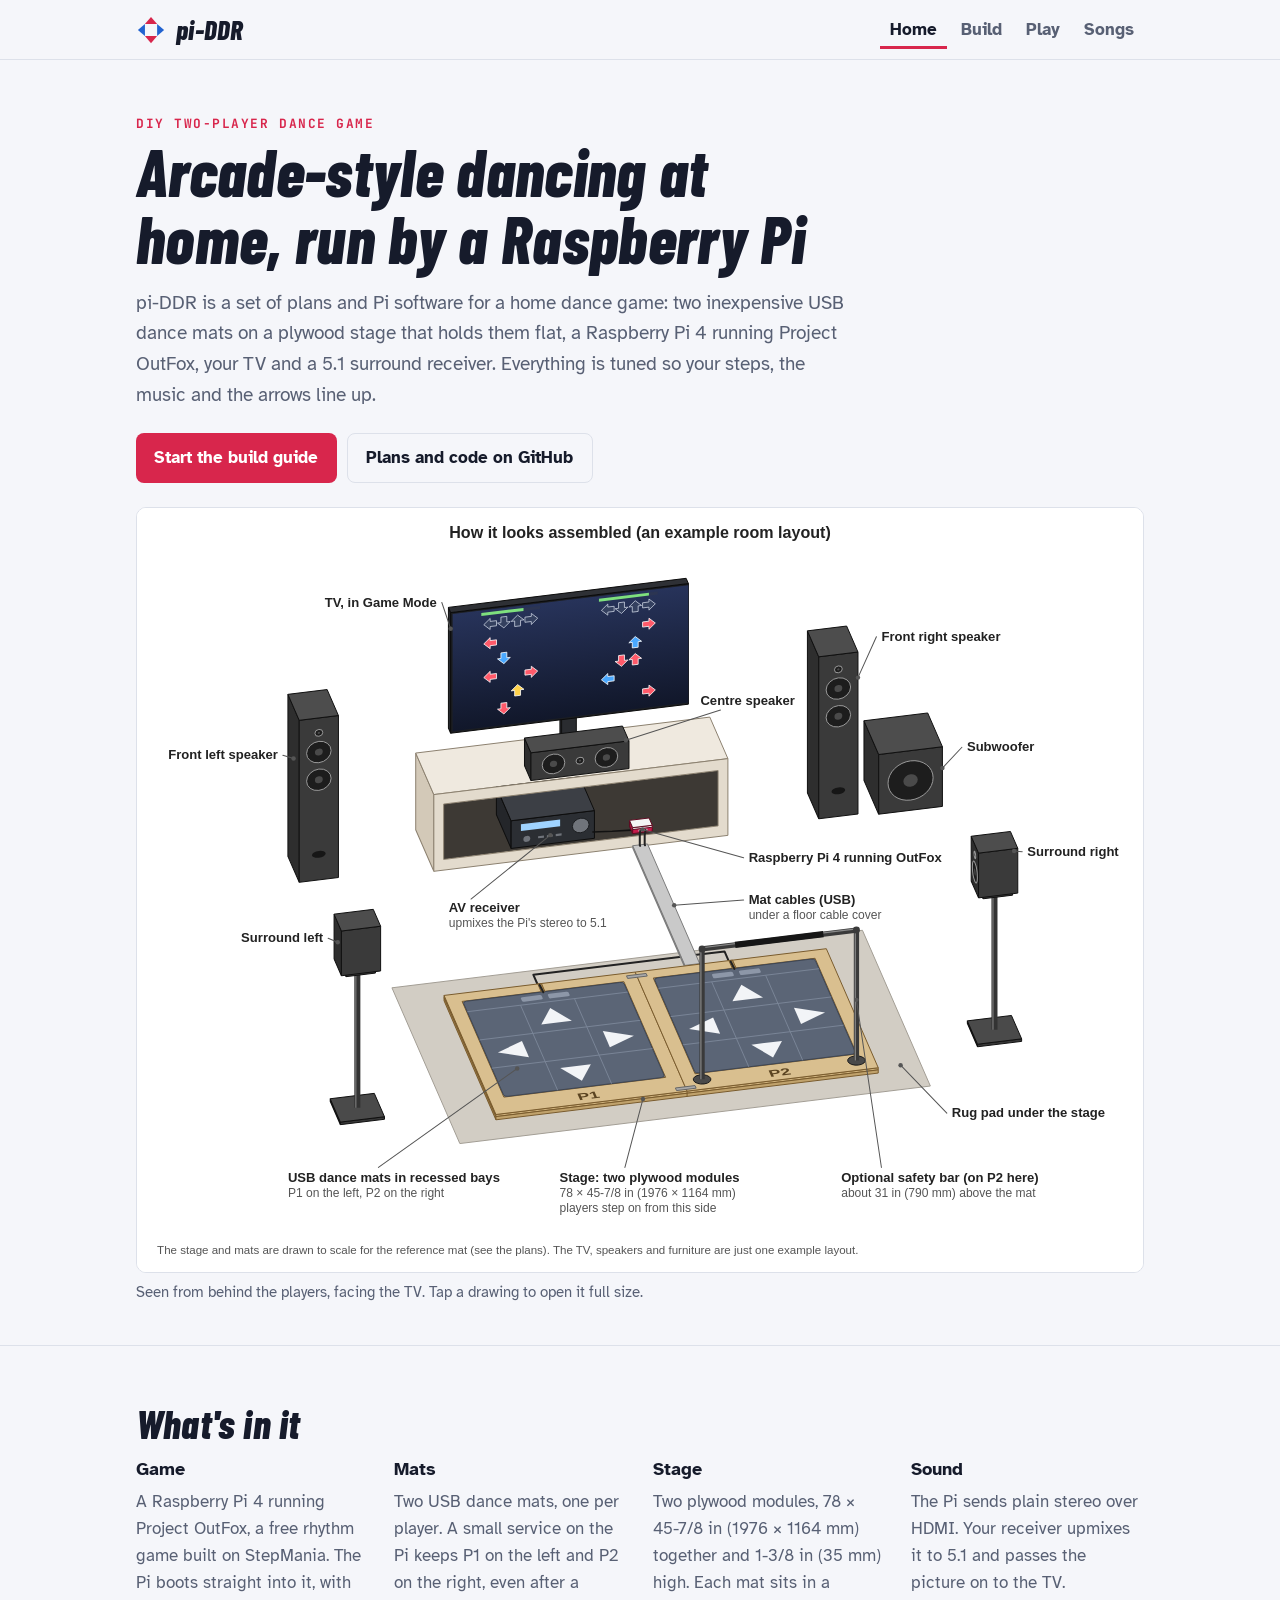
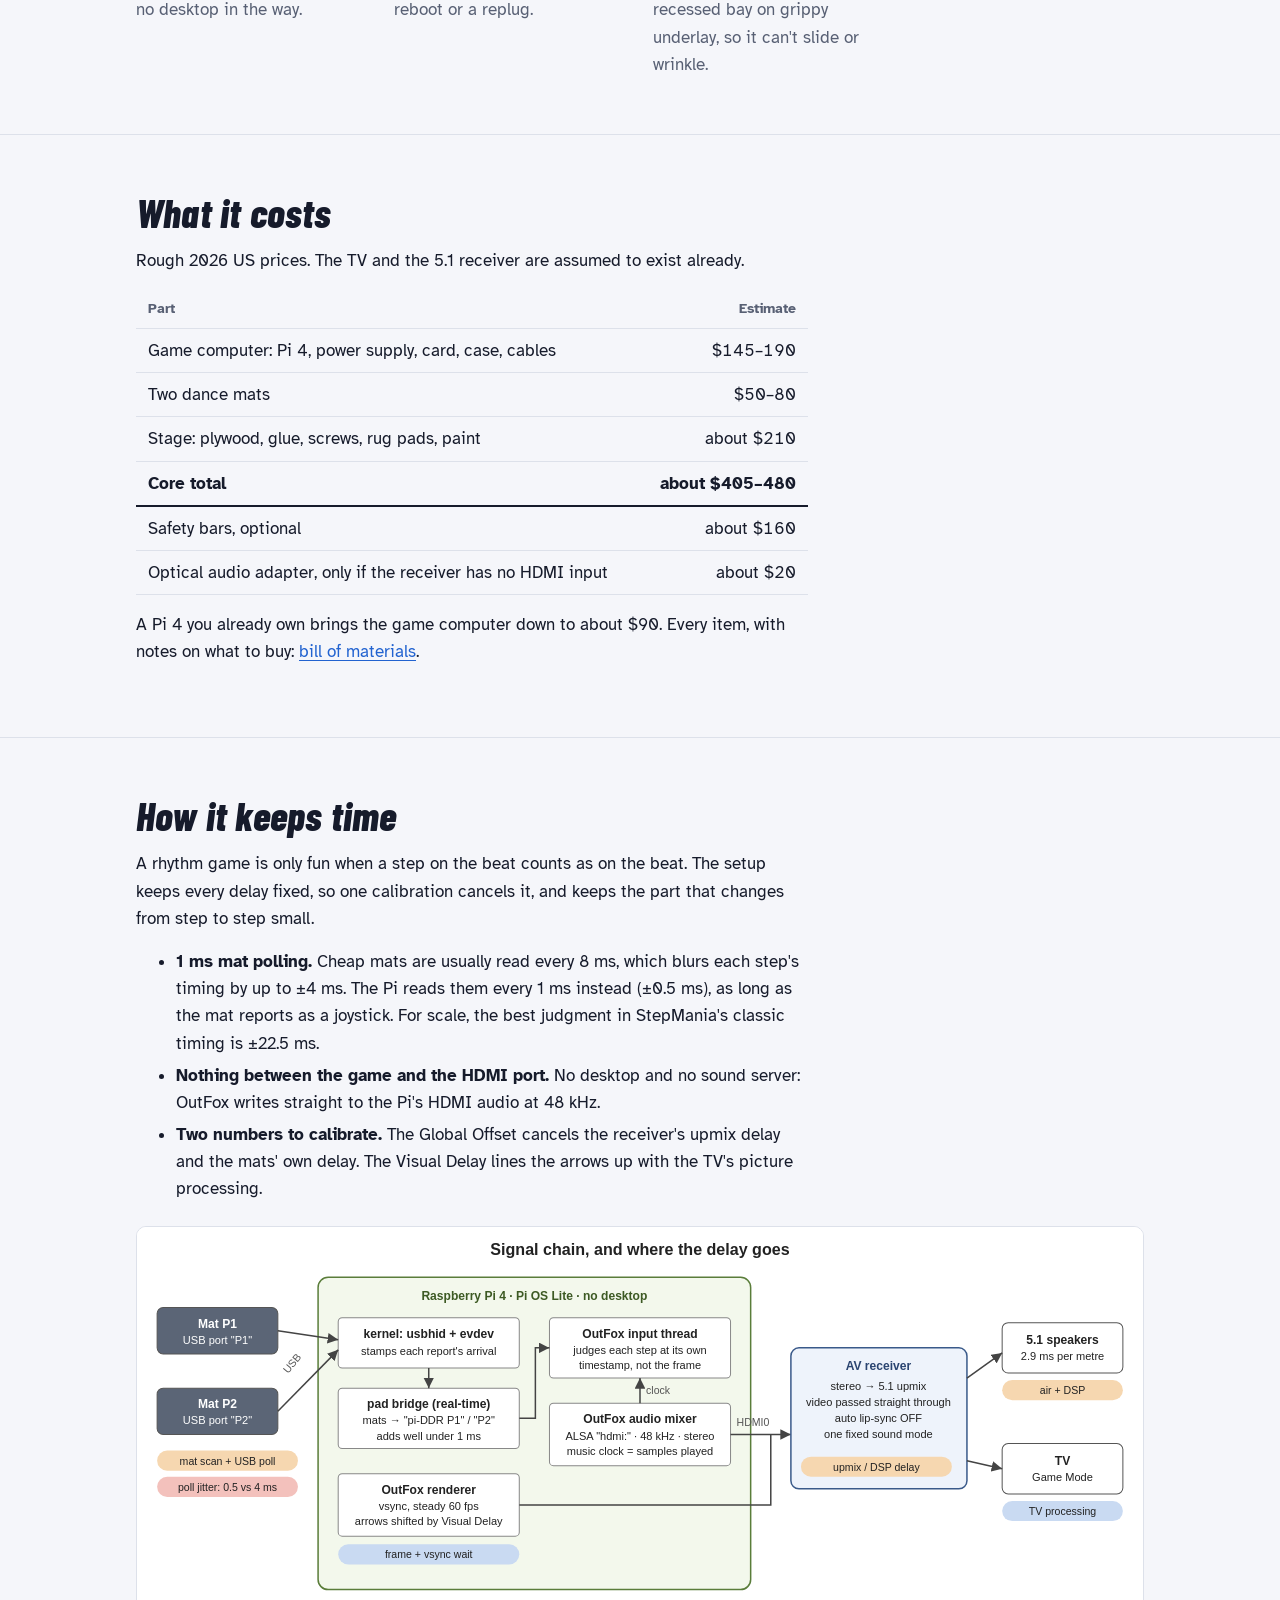
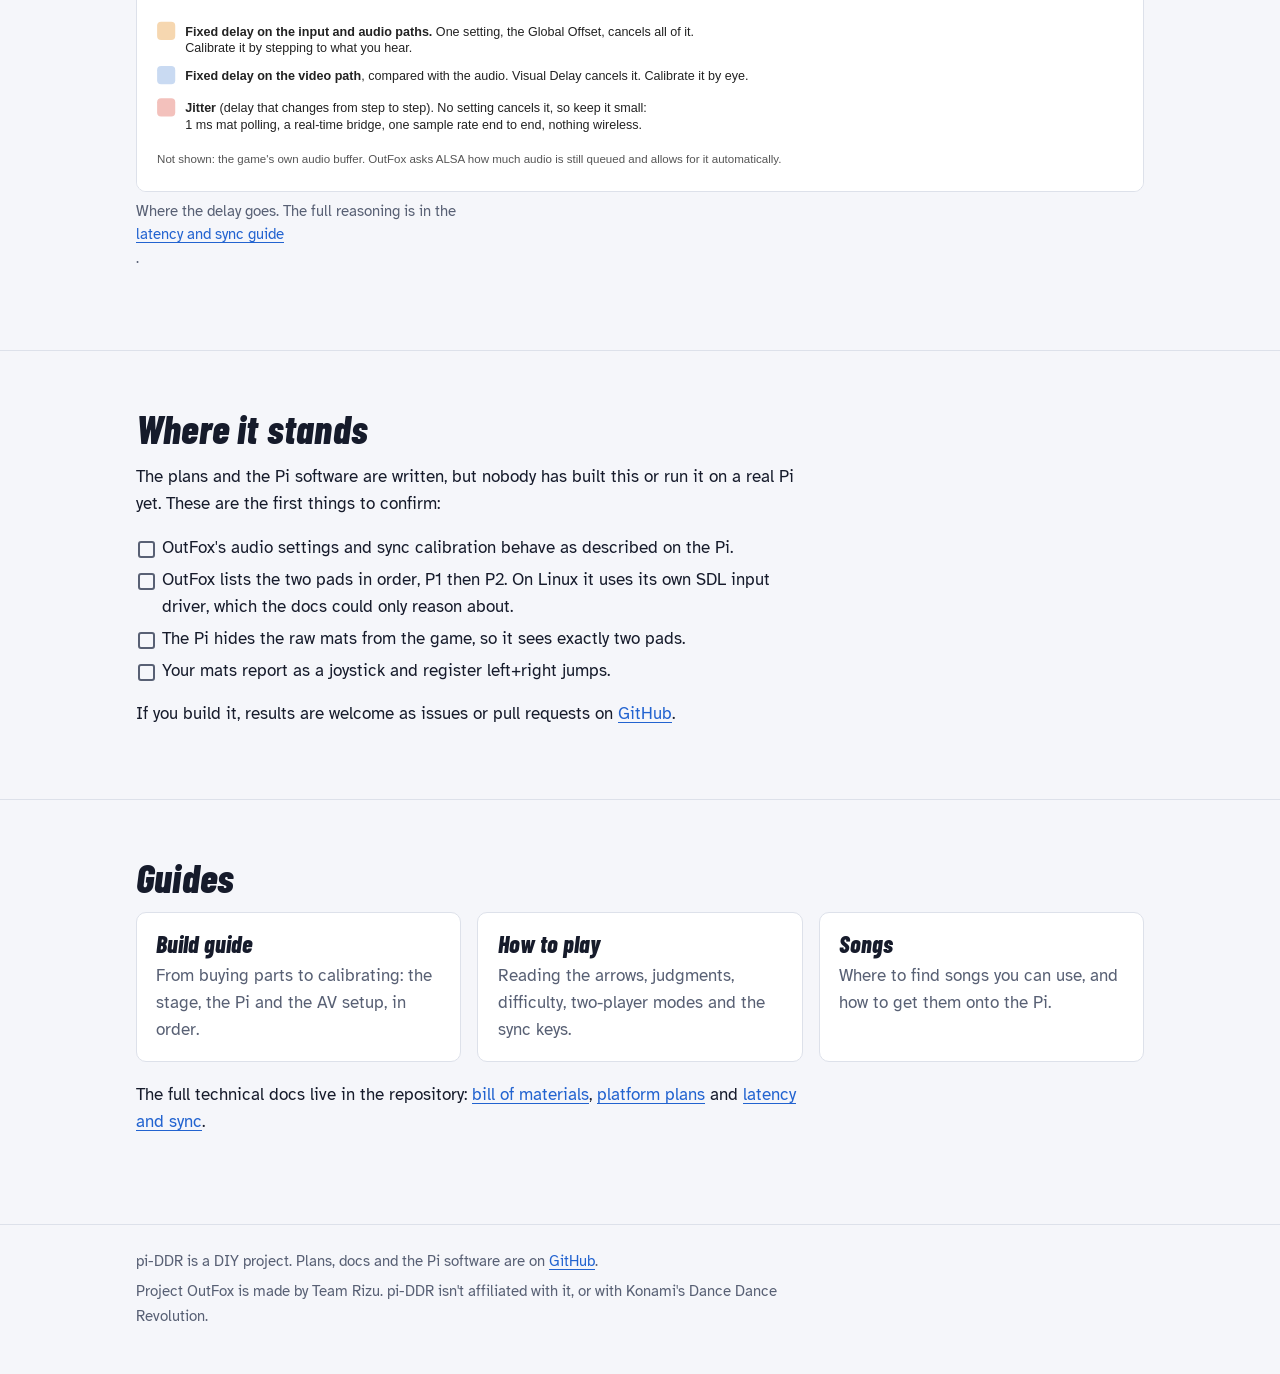
==== docs/index.html @ 49d30adf "Add a small project website in docs/ Four plain HTML pages with one shared stylesheet, no build step" ====
<!doctype html>
<html lang="en">
<head>
<meta charset="utf-8">
<meta name="viewport" content="width=device-width, initial-scale=1, viewport-fit=cover">
<title>pi-DDR</title>
<meta name="description" content="A DIY two-player dance game: a plywood stage for two USB dance mats, a Raspberry Pi 4 running Project OutFox, your TV and a 5.1 receiver.">
<link rel="preconnect" href="https://fonts.googleapis.com">
<link rel="preconnect" href="https://fonts.gstatic.com" crossorigin>
<link rel="stylesheet" href="https://fonts.googleapis.com/css2?family=Atkinson+Hyperlegible:ital,wght@0,400;0,700;1,400&amp;family=Barlow+Condensed:ital,wght@1,700;1,800&amp;family=JetBrains+Mono:wght@400;700&amp;display=swap">
<link rel="stylesheet" href="site.css">
</head>
<body>
<a class="skip" href="#main">Skip to content</a>

<header class="site-head">
  <div class="wrap head-row">
    <a class="brand" href="index.html">
      <svg viewBox="0 0 32 32" aria-hidden="true">
        <path class="mark-red" d="M16 2 22.5 9.5h-13z"/>
        <path class="mark-red" d="M16 30 22.5 22.5h-13z"/>
        <path class="mark-blue" d="M2 16 9.5 9.5v13z"/>
        <path class="mark-blue" d="M30 16 22.5 9.5v13z"/>
      </svg>
      pi-DDR
    </a>
    <nav class="site-nav" aria-label="Site">
      <a href="index.html" aria-current="page">Home</a>
      <a href="build.html">Build</a>
      <a href="play.html">Play</a>
      <a href="songs.html">Songs</a>
    </nav>
  </div>
</header>

<main id="main">
  <section class="hero">
    <div class="wrap">
      <p class="eyebrow">DIY two-player dance game</p>
      <h1>Arcade-style dancing at home, run by a Raspberry&nbsp;Pi</h1>
      <p class="lede">pi-DDR is a set of plans and Pi software for a home dance game: two
        inexpensive USB dance mats on a plywood stage that holds them flat, a Raspberry Pi 4
        running Project OutFox, your TV and a 5.1 surround receiver. Everything is tuned so your
        steps, the music and the arrows line up.</p>
      <div class="actions">
        <a class="btn btn-primary" href="build.html">Start the build guide</a>
        <a class="btn btn-quiet" href="https://github.com/brewer-michael/pi-DDR">Plans and code on GitHub</a>
      </div>
      <figure class="figure">
        <a href="img/assembled.svg"><img src="img/assembled.svg" width="1000" height="760" alt="The assembled setup seen from behind the players: the two-module stage with both mats, a safety bar on P2, the mat cables running under a floor cover to the Pi beside the receiver under the TV, and the 5.1 speakers around the room."></a>
        <figcaption>Seen from behind the players, facing the TV. Tap a drawing to open it full
          size.</figcaption>
      </figure>
    </div>
  </section>

  <section class="section">
    <div class="wrap">
      <h2>What's in it</h2>
      <div class="cols">
        <div>
          <h3>Game</h3>
          <p>A Raspberry Pi 4 running Project OutFox, a free rhythm game built on StepMania. The Pi
            boots straight into it, with no desktop in the way.</p>
        </div>
        <div>
          <h3>Mats</h3>
          <p>Two USB dance mats, one per player. A small service on the Pi keeps P1 on the left and
            P2 on the right, even after a reboot or a replug.</p>
        </div>
        <div>
          <h3>Stage</h3>
          <p>Two plywood modules, 78 × 45-7/8 in (1976 × 1164 mm) together and 1-3/8 in (35 mm)
            high. Each mat sits in a recessed bay on grippy underlay, so it can't slide or wrinkle.</p>
        </div>
        <div>
          <h3>Sound</h3>
          <p>The Pi sends plain stereo over HDMI. Your receiver upmixes it to 5.1 and passes the
            picture on to the TV.</p>
        </div>
      </div>
    </div>
  </section>

  <section class="section">
    <div class="wrap">
      <h2>What it costs</h2>
      <p class="prose">Rough 2026 US prices. The TV and the 5.1 receiver are assumed to exist
        already.</p>
      <div class="table-wrap prose">
        <table>
          <thead>
            <tr><th>Part</th><th class="num">Estimate</th></tr>
          </thead>
          <tbody>
            <tr><td>Game computer: Pi 4, power supply, card, case, cables</td><td class="num">$145–190</td></tr>
            <tr><td>Two dance mats</td><td class="num">$50–80</td></tr>
            <tr><td>Stage: plywood, glue, screws, rug pads, paint</td><td class="num">about $210</td></tr>
            <tr class="total"><td>Core total</td><td class="num">about $405–480</td></tr>
            <tr><td>Safety bars, optional</td><td class="num">about $160</td></tr>
            <tr><td>Optical audio adapter, only if the receiver has no HDMI input</td><td class="num">about $20</td></tr>
          </tbody>
        </table>
      </div>
      <p class="prose">A Pi 4 you already own brings the game computer down to about $90. Every
        item, with notes on what to buy: <a href="https://github.com/brewer-michael/pi-DDR/blob/main/docs/bill-of-materials.md">bill of materials</a>.</p>
    </div>
  </section>

  <section class="section">
    <div class="wrap">
      <h2>How it keeps time</h2>
      <div class="prose">
        <p>A rhythm game is only fun when a step on the beat counts as on the beat. The setup keeps
          every delay fixed, so one calibration cancels it, and keeps the part that changes from
          step to step small.</p>
        <ul>
          <li><strong>1 ms mat polling.</strong> Cheap mats are usually read every 8 ms, which
            blurs each step's timing by up to ±4 ms. The Pi reads them every 1 ms instead
            (±0.5 ms), as long as the mat reports as a joystick. For scale, the best judgment in
            StepMania's classic timing is ±22.5 ms.</li>
          <li><strong>Nothing between the game and the HDMI port.</strong> No desktop and no sound
            server: OutFox writes straight to the Pi's HDMI audio at 48 kHz.</li>
          <li><strong>Two numbers to calibrate.</strong> The Global Offset cancels the receiver's
            upmix delay and the mats' own delay. The Visual Delay lines the arrows up with the
            TV's picture processing.</li>
        </ul>
      </div>
      <figure class="figure">
        <a href="img/signal-chain.svg"><img src="img/signal-chain.svg" width="1000" height="560" alt="Signal chain: the mats feed the Pi over USB, the pad bridge turns them into two fixed pads for OutFox, and OutFox sends stereo and video over HDMI to the receiver, which drives the 5.1 speakers and passes video to the TV. Tags mark which delays are fixed and which vary."></a>
        <figcaption>Where the delay goes. The full reasoning is in the
          <a href="https://github.com/brewer-michael/pi-DDR/blob/main/docs/latency-and-sync.md">latency and sync guide</a>.</figcaption>
      </figure>
    </div>
  </section>

  <section class="section">
    <div class="wrap prose">
      <h2>Where it stands</h2>
      <p>The plans and the Pi software are written, but nobody has built this or run it on a real
        Pi yet. These are the first things to confirm:</p>
      <ul class="checklist">
        <li>OutFox's audio settings and sync calibration behave as described on the Pi.</li>
        <li>OutFox lists the two pads in order, P1 then P2. On Linux it uses its own SDL input
          driver, which the docs could only reason about.</li>
        <li>The Pi hides the raw mats from the game, so it sees exactly two pads.</li>
        <li>Your mats report as a joystick and register left+right jumps.</li>
      </ul>
      <p>If you build it, results are welcome as issues or pull requests on
        <a href="https://github.com/brewer-michael/pi-DDR">GitHub</a>.</p>
    </div>
  </section>

  <section class="section">
    <div class="wrap">
      <h2>Guides</h2>
      <div class="guides">
        <a class="guide" href="build.html"><strong>Build guide</strong>
          <span>From buying parts to calibrating: the stage, the Pi and the AV setup, in order.</span></a>
        <a class="guide" href="play.html"><strong>How to play</strong>
          <span>Reading the arrows, judgments, difficulty, two-player modes and the sync keys.</span></a>
        <a class="guide" href="songs.html"><strong>Songs</strong>
          <span>Where to find songs you can use, and how to get them onto the Pi.</span></a>
      </div>
      <p class="prose more-docs">The full technical docs live in the repository:
        <a href="https://github.com/brewer-michael/pi-DDR/blob/main/docs/bill-of-materials.md">bill of materials</a>,
        <a href="https://github.com/brewer-michael/pi-DDR/blob/main/docs/platform-plans.md">platform plans</a> and
        <a href="https://github.com/brewer-michael/pi-DDR/blob/main/docs/latency-and-sync.md">latency and sync</a>.</p>
    </div>
  </section>
</main>

<footer class="site-foot">
  <div class="wrap">
    <p>pi-DDR is a DIY project. Plans, docs and the Pi software are on
      <a href="https://github.com/brewer-michael/pi-DDR">GitHub</a>.</p>
    <p>Project OutFox is made by Team Rizu. pi-DDR isn't affiliated with it, or with Konami's
      Dance Dance Revolution.</p>
  </div>
</footer>
</body>
</html>
---- docs/site.css ----
/* pi-DDR website. Shared by index.html, build.html, play.html and songs.html.
   Colours come from the game: the red and blue of quarter and eighth notes,
   the yellow of sixteenths, and the navy of the playfield. */

:root {
  color-scheme: light;
  --paper: #f5f6fa;
  --card: #ffffff;
  --ink: #161b2b;
  --muted: #586074;
  --rule: #dde1ea;
  --soft: #eceff5;
  --note-red: #d8264c;
  --note-blue: #2263d0;
  --note-yellow: #c99700;
  --btn-ink: #ffffff;
  --img-filter: none;
  --display: "Barlow Condensed", "Arial Narrow", "Roboto Condensed", sans-serif;
  --body: "Atkinson Hyperlegible", system-ui, -apple-system, "Segoe UI", sans-serif;
  --mono: "JetBrains Mono", ui-monospace, "DejaVu Sans Mono", Menlo, monospace;
  --measure: 42rem;
  --gutter: clamp(16px, 4vw, 40px);
}

@media (prefers-color-scheme: dark) {
  :root:not([data-theme="light"]) {
    color-scheme: dark;
    --paper: #0e1322;
    --card: #151c31;
    --ink: #e8ecf5;
    --muted: #9ea7bc;
    --rule: #26304a;
    --soft: #1a2240;
    --note-red: #ff5d76;
    --note-blue: #62acff;
    --note-yellow: #ffd24a;
    --btn-ink: #0e1322;
    --img-filter: brightness(0.93);
  }
}

:root[data-theme="dark"] {
  color-scheme: dark;
  --paper: #0e1322;
  --card: #151c31;
  --ink: #e8ecf5;
  --muted: #9ea7bc;
  --rule: #26304a;
  --soft: #1a2240;
  --note-red: #ff5d76;
  --note-blue: #62acff;
  --note-yellow: #ffd24a;
  --btn-ink: #0e1322;
  --img-filter: brightness(0.93);
}

* { box-sizing: border-box; }

html { -webkit-text-size-adjust: 100%; }

body {
  margin: 0;
  background: var(--paper);
  color: var(--ink);
  font: 400 1.0625rem/1.6 var(--body);
}

img, svg { max-width: 100%; }

a { color: var(--note-blue); text-underline-offset: 0.18em; }
a:hover { text-decoration-thickness: 2px; }
:focus-visible { outline: 3px solid var(--note-blue); outline-offset: 2px; border-radius: 4px; }

.skip {
  position: absolute;
  left: 8px;
  top: -40px;
  padding: 6px 10px;
  background: var(--card);
  color: var(--ink);
  border-radius: 6px;
}
.skip:focus { top: 8px; }

.wrap {
  max-width: 68rem;
  margin-inline: auto;
  padding-inline: var(--gutter);
}

/* ---- header and footer ---- */

.site-head {
  position: sticky;
  top: env(safe-area-inset-top, 0px);
  z-index: 10;
  background: var(--paper);
  border-bottom: 1px solid var(--rule);
}

.head-row {
  display: flex;
  flex-wrap: wrap;
  align-items: center;
  justify-content: space-between;
  gap: 8px 24px;
  padding-block: 10px;
}

.brand {
  display: inline-flex;
  align-items: center;
  gap: 10px;
  color: var(--ink);
  text-decoration: none;
  font: italic 800 1.7rem/1 var(--display);
  letter-spacing: 0.01em;
}
.brand svg { width: 30px; height: 30px; flex: none; }
.mark-red { fill: var(--note-red); }
.mark-blue { fill: var(--note-blue); }

.site-nav { display: flex; flex-wrap: wrap; gap: 4px; }
.site-nav a {
  padding: 6px 10px;
  color: var(--muted);
  font-weight: 700;
  text-decoration: none;
  border-radius: 6px;
}
.site-nav a:hover { color: var(--ink); background: var(--soft); }
.site-nav a[aria-current="page"] {
  color: var(--ink);
  box-shadow: inset 0 -3px 0 var(--note-red);
  border-radius: 6px 6px 0 0;
}

.site-foot {
  margin-top: 1rem;
  border-top: 1px solid var(--rule);
  color: var(--muted);
  font-size: 0.95rem;
}
.site-foot .wrap { padding-block: 1.5rem 2.5rem; }
.site-foot p { margin: 0 0 0.4rem; max-width: var(--measure); }

/* ---- type ---- */

h1, h2 {
  font-family: var(--display);
  font-style: italic;
  font-weight: 800;
  letter-spacing: 0.005em;
  text-wrap: balance;
}
h1 { font-size: clamp(2.4rem, 5.6vw, 4.1rem); line-height: 1.02; margin: 0.4rem 0 1rem; }
h2 { font-size: clamp(1.8rem, 3.6vw, 2.5rem); line-height: 1.08; margin: 0 0 0.8rem; }
h3 { font-size: 1.12rem; line-height: 1.3; margin: 1.6rem 0 0.4rem; text-wrap: balance; }
p, ul, ol, dl { margin: 0 0 1rem; }
li + li { margin-top: 0.3rem; }
strong { font-weight: 700; }

.eyebrow {
  margin: 0;
  color: var(--note-red);
  font: 700 0.8rem/1.2 var(--mono);
  letter-spacing: 0.12em;
  text-transform: uppercase;
}

.lede { font-size: 1.2rem; color: var(--muted); max-width: 60ch; }

.prose { max-width: var(--measure); }
.wrap.prose { max-width: 68rem; }
.wrap.prose > * { max-width: var(--measure); }

code, kbd {
  font-family: var(--mono);
  font-size: 0.86em;
}
code {
  background: var(--soft);
  padding: 0.08em 0.35em;
  border-radius: 4px;
  overflow-wrap: anywhere;
}
kbd {
  padding: 0.05em 0.4em;
  border: 1px solid var(--rule);
  border-bottom-width: 2px;
  border-radius: 5px;
  background: var(--card);
}
pre {
  margin: 0 0 1rem;
  padding: 12px 14px;
  overflow-x: auto;
  background: var(--soft);
  border-radius: 8px;
  font: 0.86rem/1.55 var(--mono);
}
pre code { background: none; padding: 0; font-size: inherit; overflow-wrap: normal; }

/* ---- layout blocks ---- */

.section { padding-block: clamp(2rem, 5vw, 3.5rem); border-top: 1px solid var(--rule); }
.section:first-of-type { border-top: 0; }

.hero { padding-block: clamp(1.8rem, 5vw, 3.5rem) 1rem; }

.actions { display: flex; flex-wrap: wrap; gap: 10px; margin-block: 1.4rem 0.5rem; }
.btn {
  display: inline-flex;
  align-items: center;
  padding: 0.65rem 1.15rem;
  border-radius: 8px;
  font-weight: 700;
  text-decoration: none;
}
.btn-primary { background: var(--note-red); color: var(--btn-ink); }
.btn-quiet { color: var(--ink); border: 1.5px solid var(--rule); }
.btn:hover { text-decoration: none; filter: brightness(1.06); }

.cols {
  display: grid;
  grid-template-columns: repeat(auto-fit, minmax(min(100%, 14rem), 1fr));
  gap: 1.2rem 1.6rem;
}
.cols h3 { margin-top: 0; display: flex; align-items: center; gap: 8px; }
.cols p { margin: 0; color: var(--muted); }

.figure { margin: 1.5rem 0; }
.figure a { display: block; }
.figure img {
  display: block;
  width: 100%;
  height: auto;
  background: #fff;
  border: 1px solid var(--rule);
  border-radius: 10px;
  filter: var(--img-filter);
}
.figure figcaption { margin-top: 0.5rem; color: var(--muted); font-size: 0.92rem; max-width: var(--measure); }
.figure.narrow { max-width: 46rem; }

.table-wrap { overflow-x: auto; margin: 0 0 1rem; }
table { border-collapse: collapse; width: 100%; font-variant-numeric: tabular-nums; }
th, td { padding: 0.5rem 0.75rem; border-bottom: 1px solid var(--rule); text-align: left; vertical-align: top; }
th { font-size: 0.85rem; color: var(--muted); font-weight: 700; }
td.num, th.num { text-align: right; white-space: nowrap; }
tr.total td { font-weight: 700; border-bottom: 2px solid var(--ink); }

.note {
  margin: 1.2rem 0;
  padding: 0.9rem 1.1rem;
  background: var(--soft);
  border-radius: 10px;
  max-width: var(--measure);
}
.note > :last-child { margin-bottom: 0; }
.note-label {
  display: block;
  margin-bottom: 0.2rem;
  color: var(--note-red);
  font: 700 0.75rem/1.3 var(--mono);
  letter-spacing: 0.1em;
  text-transform: uppercase;
}

.facts { display: grid; grid-template-columns: max-content 1fr; gap: 0.35rem 1.2rem; margin: 0 0 1rem; }
.facts dt { color: var(--muted); font-weight: 700; }
.facts dd { margin: 0; }

.checklist { list-style: none; padding: 0; }
.checklist li { position: relative; padding-left: 1.6rem; }
.checklist li::before {
  content: "";
  position: absolute;
  left: 0.15rem;
  top: 0.42em;
  width: 0.8rem;
  height: 0.8rem;
  border: 2px solid var(--muted);
  border-radius: 3px;
}

/* the guide links at the bottom of the home page */
.guides { display: grid; grid-template-columns: repeat(auto-fit, minmax(min(100%, 15rem), 1fr)); gap: 1rem; }
.guide {
  display: block;
  padding: 1.1rem 1.2rem;
  background: var(--card);
  border: 1px solid var(--rule);
  border-radius: 10px;
  color: var(--ink);
  text-decoration: none;
}
.guide:hover { border-color: var(--note-blue); }
.guide strong { display: block; font: italic 800 1.5rem/1.1 var(--display); margin-bottom: 0.3rem; }
.guide span { color: var(--muted); }
.more-docs { margin-top: 1.2rem; }

/* ---- numbered steps on the build page ---- */

.steps { list-style: none; padding: 0; margin: 0; counter-reset: step; }
.steps > li {
  counter-increment: step;
  display: grid;
  grid-template-columns: 3.2rem minmax(0, 1fr);
  gap: 0 1rem;
  padding-block: 2rem;
  border-top: 1px solid var(--rule);
  margin: 0;
}
.steps > li::before {
  content: counter(step);
  color: var(--note-red);
  font: italic 800 3rem/0.9 var(--display);
  font-variant-numeric: tabular-nums;
}
.steps h2 { font-size: clamp(1.6rem, 3vw, 2.1rem); }
.step-body { min-width: 0; }

.jump-list { display: flex; flex-wrap: wrap; gap: 6px 8px; list-style: none; padding: 0; margin: 1rem 0 0; }
.jump-list li { margin: 0; }
.jump-list a {
  display: inline-block;
  padding: 4px 10px;
  border: 1px solid var(--rule);
  border-radius: 999px;
  color: var(--ink);
  text-decoration: none;
  font-size: 0.92rem;
}
.jump-list a:hover { border-color: var(--note-blue); }

/* ---- diagrams drawn inline (play page) ---- */

.diagram { margin: 1.5rem 0; overflow-x: auto; }
.diagram svg { display: block; height: auto; }
.diagram figcaption { margin-top: 0.5rem; color: var(--muted); font-size: 0.92rem; max-width: var(--measure); }
.d-panel { fill: var(--soft); }
.d-lane { stroke: var(--rule); stroke-width: 1; }
.d-recep { fill: none; stroke: var(--muted); stroke-width: 2; }
.d-red { fill: var(--note-red); }
.d-blue { fill: var(--note-blue); }
.d-yellow { fill: var(--note-yellow); }
.d-hold { fill: var(--note-blue); opacity: 0.45; }
.d-roll { fill: none; stroke: var(--note-yellow); stroke-width: 5; stroke-linejoin: round; }
.d-mine-ring { fill: var(--paper); stroke: var(--ink); stroke-width: 2; }
.d-mine-core { fill: var(--note-red); }
.d-text { fill: var(--ink); font: 15px var(--body); }
.d-small { fill: var(--muted); font: 12.5px var(--mono); }
.d-line { stroke: var(--muted); stroke-width: 1.2; fill: none; }
.d-arrowhead { fill: var(--muted); }
.d-win { fill: var(--note-blue); }

@media (max-width: 34rem) {
  .steps > li { grid-template-columns: 2.2rem minmax(0, 1fr); gap: 0 0.7rem; }
  .steps > li::before { font-size: 2.2rem; }
  .facts { grid-template-columns: 1fr; gap: 0 0; }
  .facts dd { margin-bottom: 0.5rem; }
}

@media (prefers-reduced-motion: reduce) {
  * { scroll-behavior: auto !important; transition: none !important; }
}
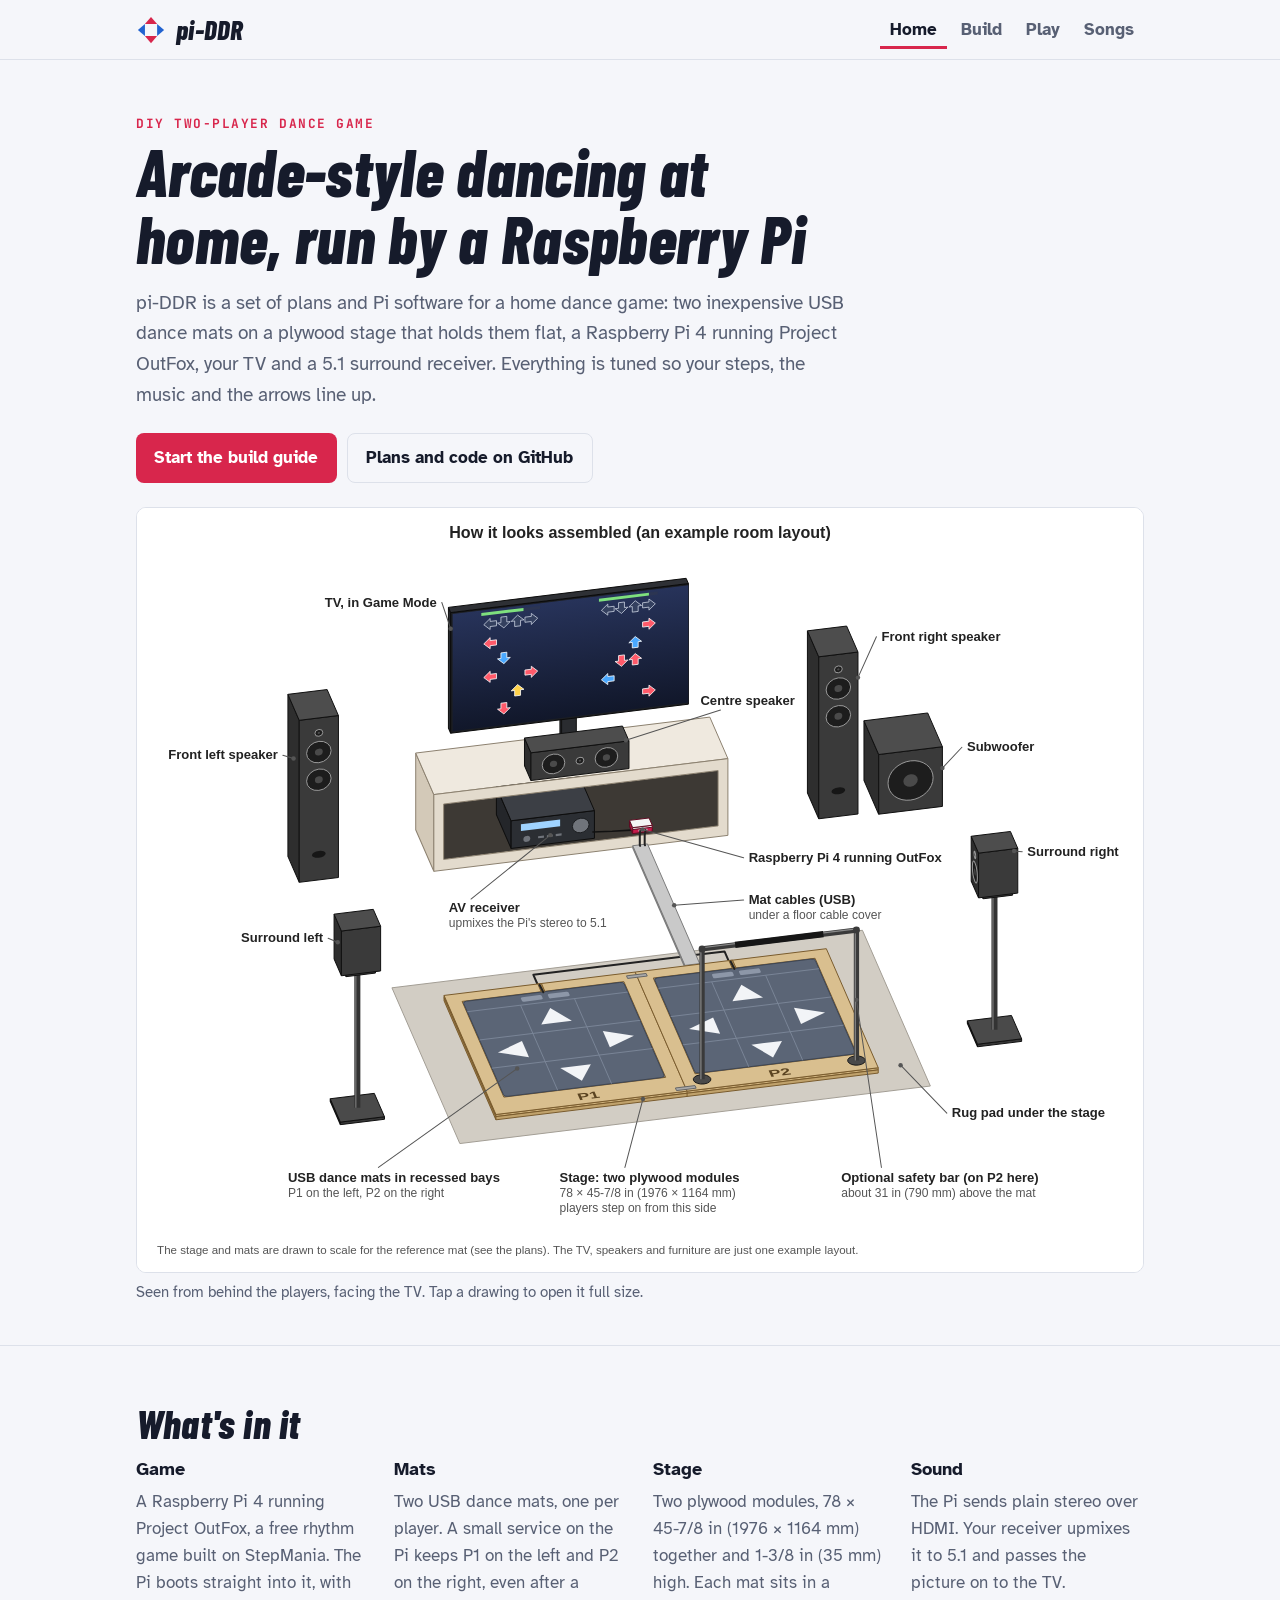
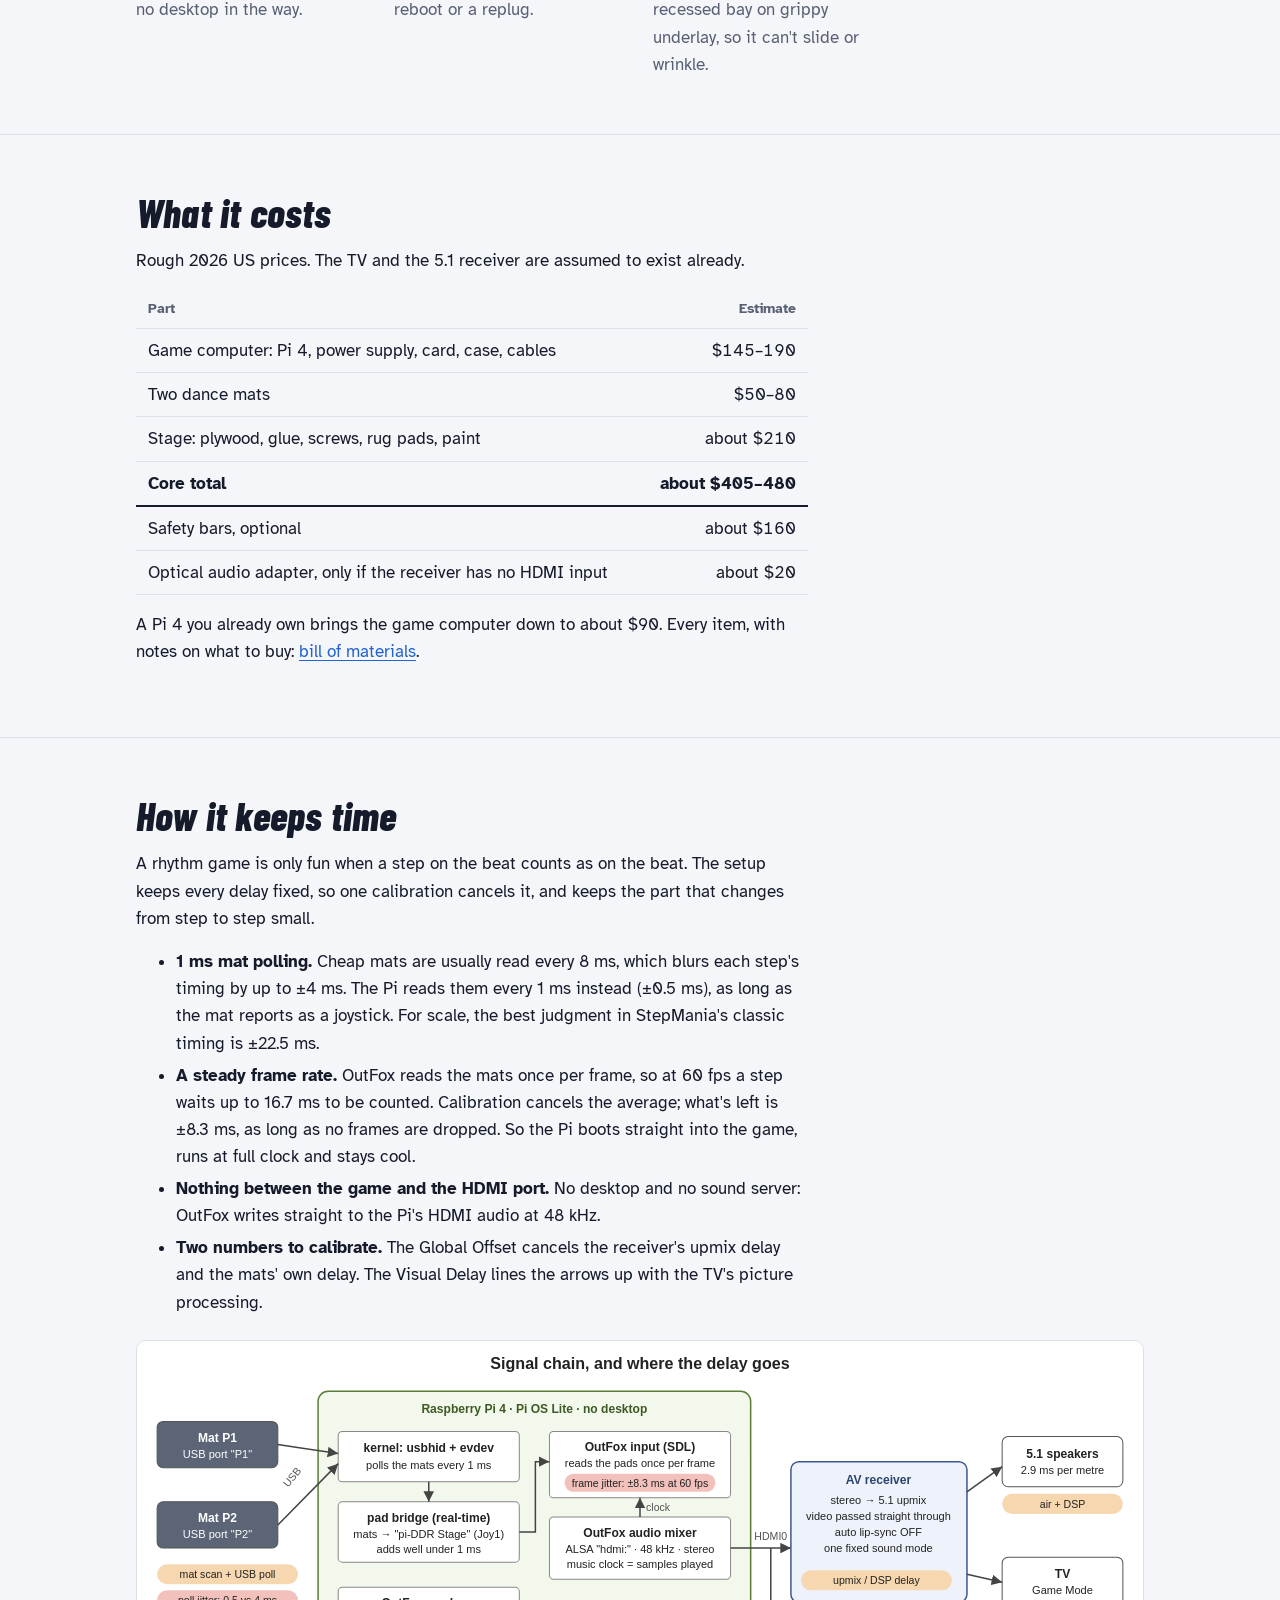
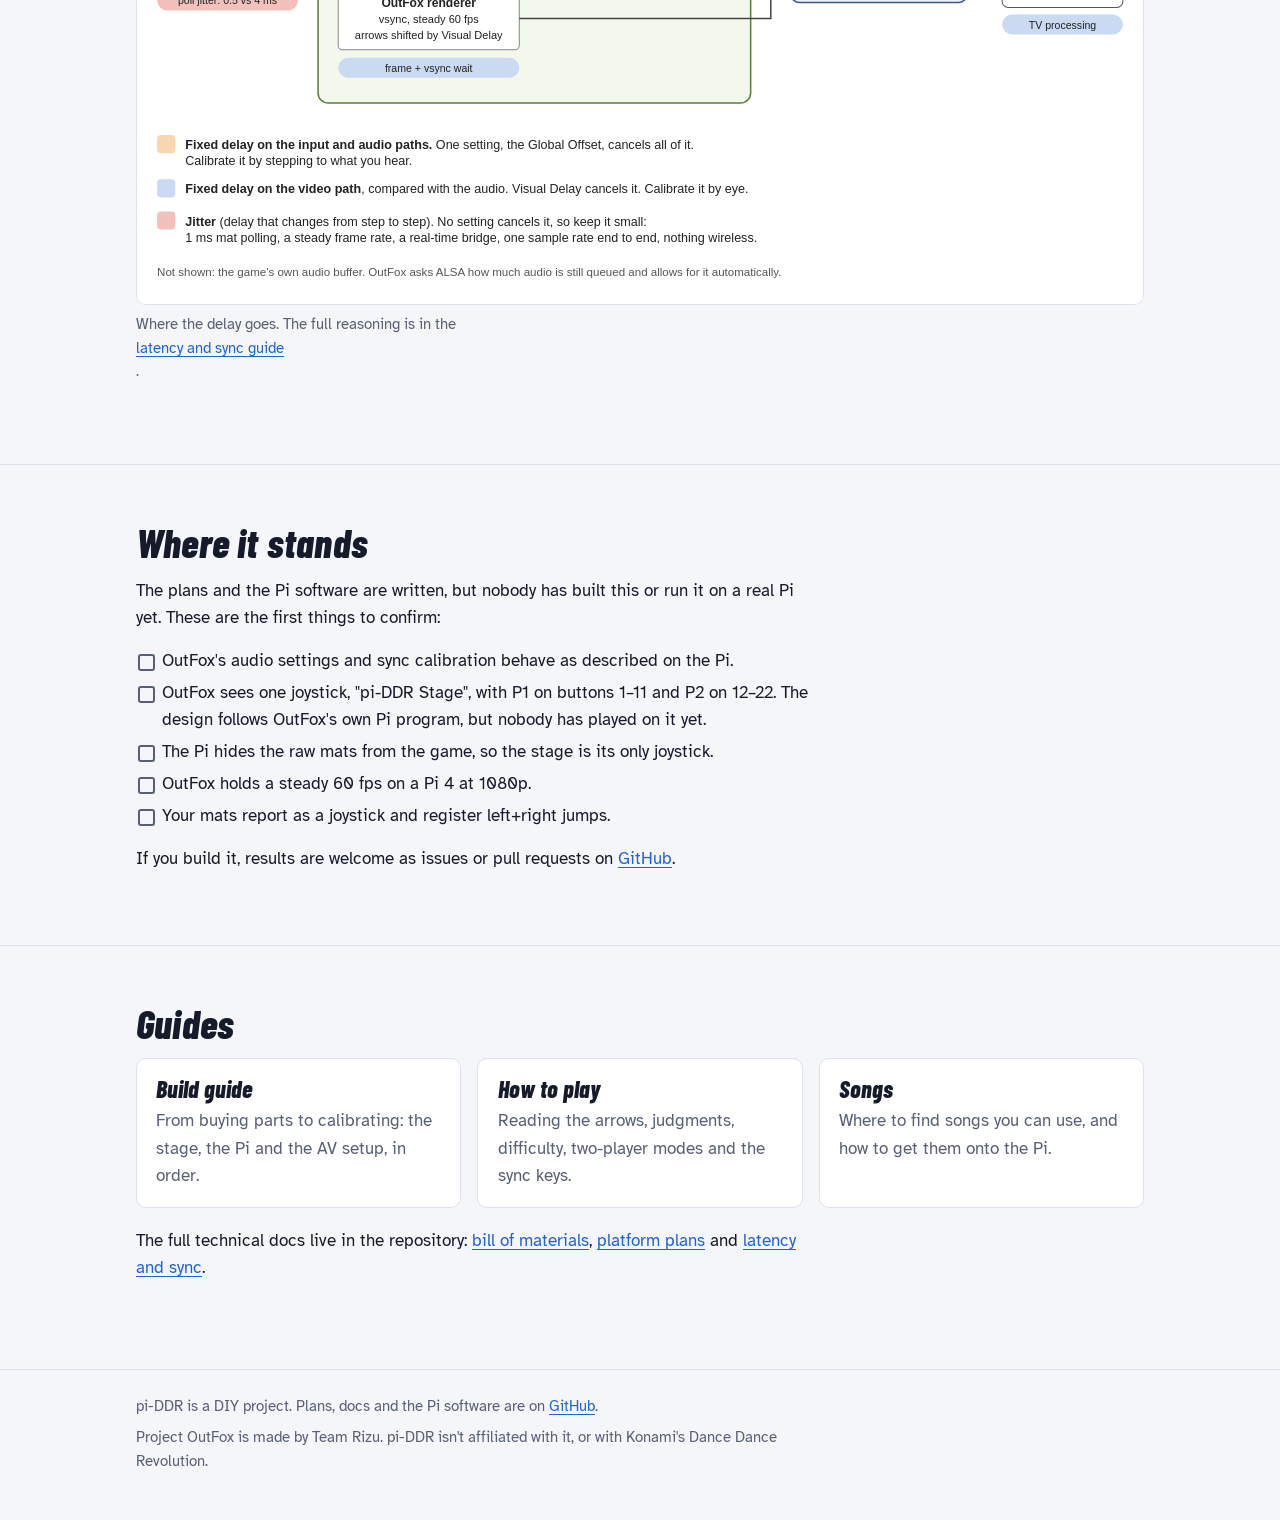
==== commit 16339e79: "Present both mats to OutFox as one virtual joystick OutFox's own Pi build (0.4.19, which keeps its s" ====
--- a/docs/index.html
+++ b/docs/index.html
@@ -119,6 +119,10 @@
             blurs each step's timing by up to ±4 ms. The Pi reads them every 1 ms instead
             (±0.5 ms), as long as the mat reports as a joystick. For scale, the best judgment in
             StepMania's classic timing is ±22.5 ms.</li>
+          <li><strong>A steady frame rate.</strong> OutFox reads the mats once per frame, so at
+            60 fps a step waits up to 16.7 ms to be counted. Calibration cancels the average;
+            what's left is ±8.3 ms, as long as no frames are dropped. So the Pi boots straight
+            into the game, runs at full clock and stays cool.</li>
           <li><strong>Nothing between the game and the HDMI port.</strong> No desktop and no sound
             server: OutFox writes straight to the Pi's HDMI audio at 48 kHz.</li>
           <li><strong>Two numbers to calibrate.</strong> The Global Offset cancels the receiver's
@@ -127,7 +131,7 @@
         </ul>
       </div>
       <figure class="figure">
-        <a href="img/signal-chain.svg"><img src="img/signal-chain.svg" width="1000" height="560" alt="Signal chain: the mats feed the Pi over USB, the pad bridge turns them into two fixed pads for OutFox, and OutFox sends stereo and video over HDMI to the receiver, which drives the 5.1 speakers and passes video to the TV. Tags mark which delays are fixed and which vary."></a>
+        <a href="img/signal-chain.svg"><img src="img/signal-chain.svg" width="1000" height="560" alt="Signal chain: the mats feed the Pi over USB, the pad bridge combines them into one virtual joystick for OutFox, which reads it once per frame, and OutFox sends stereo and video over HDMI to the receiver, which drives the 5.1 speakers and passes video to the TV. Tags mark which delays are fixed and which vary."></a>
         <figcaption>Where the delay goes. The full reasoning is in the
           <a href="https://github.com/brewer-michael/pi-DDR/blob/main/docs/latency-and-sync.md">latency and sync guide</a>.</figcaption>
       </figure>
@@ -141,9 +145,10 @@
         Pi yet. These are the first things to confirm:</p>
       <ul class="checklist">
         <li>OutFox's audio settings and sync calibration behave as described on the Pi.</li>
-        <li>OutFox lists the two pads in order, P1 then P2. On Linux it uses its own SDL input
-          driver, which the docs could only reason about.</li>
-        <li>The Pi hides the raw mats from the game, so it sees exactly two pads.</li>
+        <li>OutFox sees one joystick, "pi-DDR Stage", with P1 on buttons 1–11 and P2 on 12–22.
+          The design follows OutFox's own Pi program, but nobody has played on it yet.</li>
+        <li>The Pi hides the raw mats from the game, so the stage is its only joystick.</li>
+        <li>OutFox holds a steady 60 fps on a Pi 4 at 1080p.</li>
         <li>Your mats report as a joystick and register left+right jumps.</li>
       </ul>
       <p>If you build it, results are welcome as issues or pull requests on
